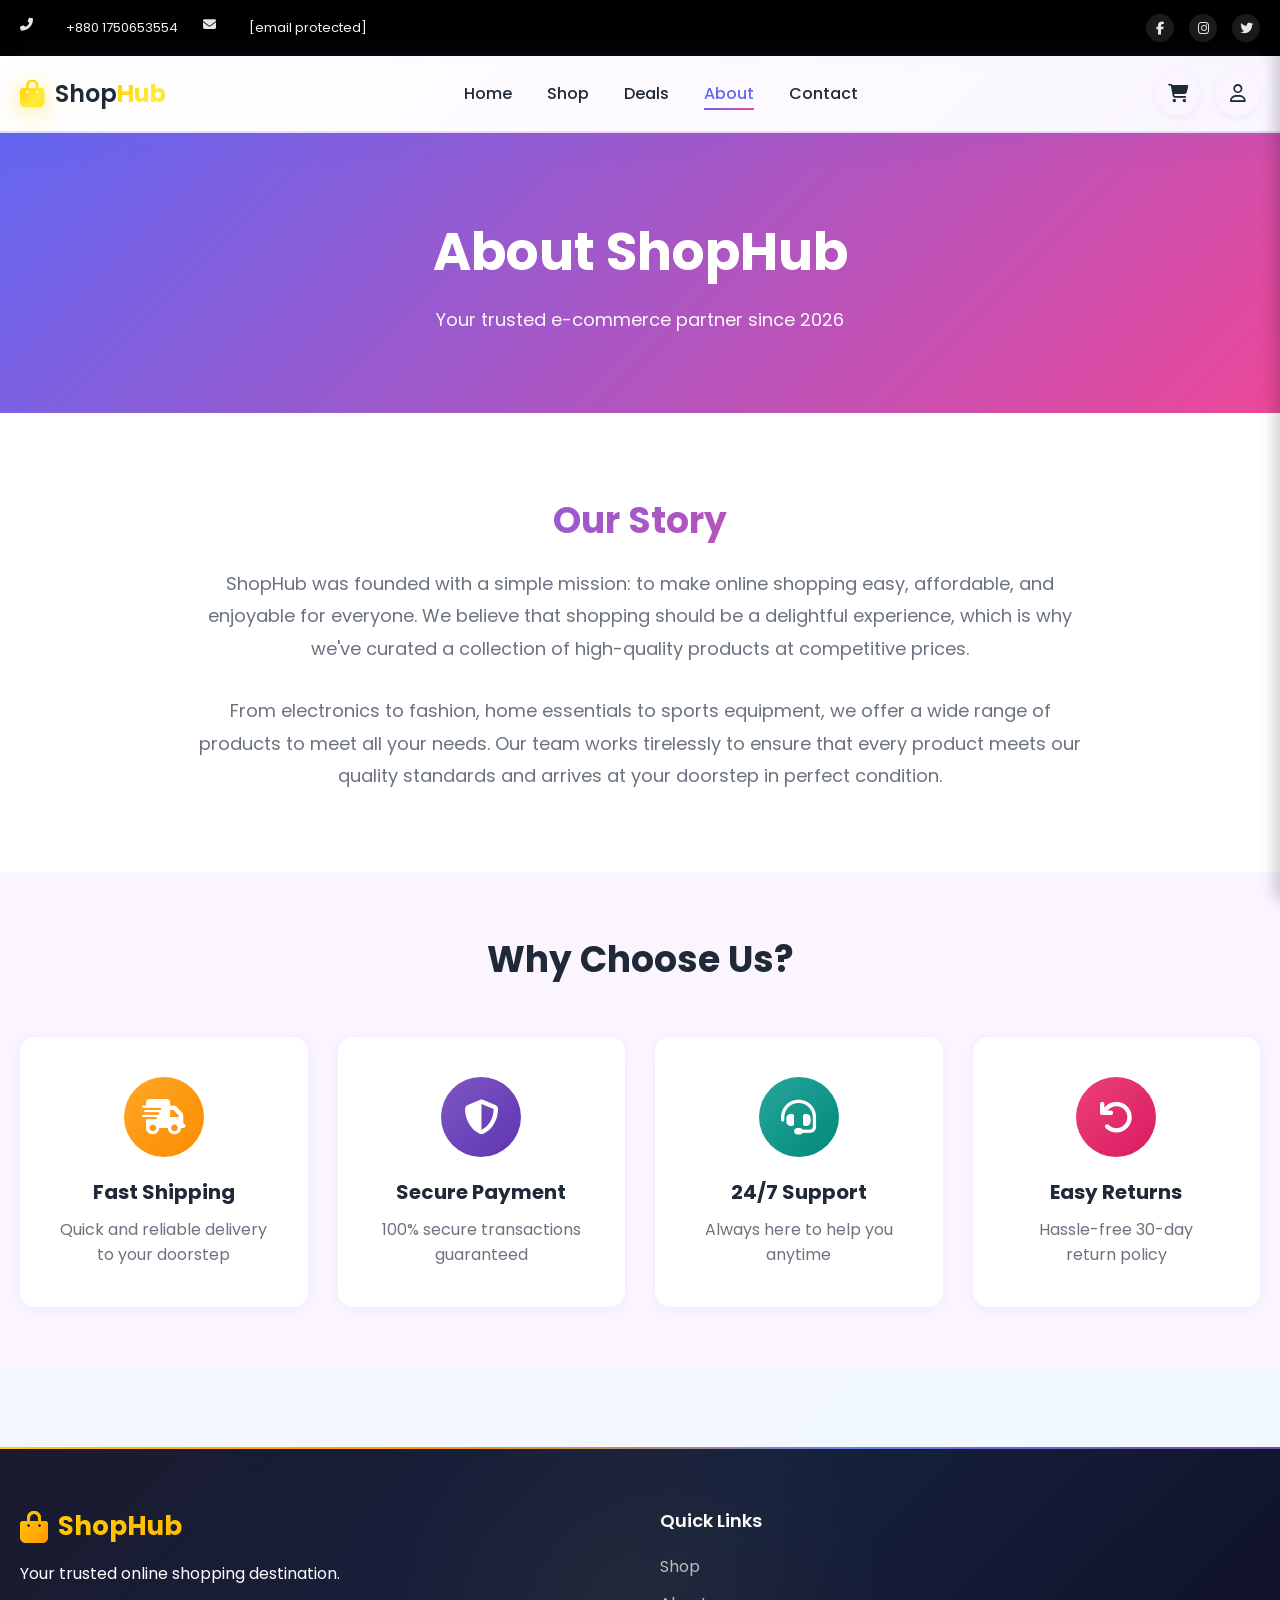
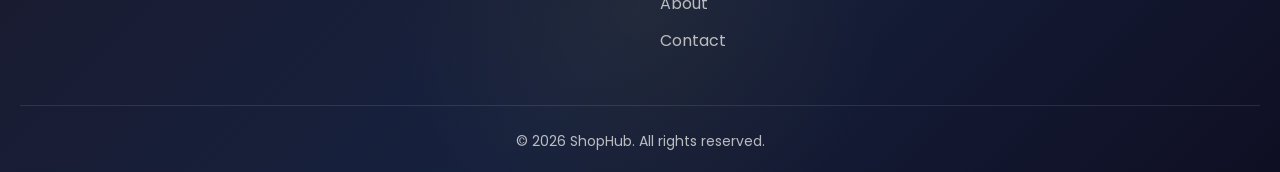
==== pages/about.html @ 97e67df7 "first commit" ====
<!DOCTYPE html>
<html lang="en">
<head>
    <meta charset="UTF-8">
    <meta name="viewport" content="width=device-width, initial-scale=1.0">
    <title>About Us - ShopHub</title>
    <link rel="icon" type="image/x-icon" href="data:image/svg+xml,<svg xmlns='http://www.w3.org/2000/svg' viewBox='0 0 100 100'><text y='.9em' font-size='90'>ðŸ›’</text></svg>">
    <link rel="stylesheet" href="https://cdnjs.cloudflare.com/ajax/libs/font-awesome/6.4.0/css/all.min.css">
    <link href="https://fonts.googleapis.com/css2?family=Poppins:wght@300;400;500;600;700;800&display=swap" rel="stylesheet">
    <link rel="stylesheet" href="../style.css">
</head>
<body>
    <div class="top-bar">
        <div class="container-fluid">
            <div class="top-bar-content">
                <div class="top-left">
                    <i class="fas fa-phone-alt"></i> +880 1750653554
                    <i class="fas fa-envelope"></i> <a href="/cdn-cgi/l/email-protection" class="__cf_email__" data-cfemail="8ffcfaffffe0fdfbcffce7e0ffe7faeda1ece0e2"><span class="__cf_email__" data-cfemail="3b4f4e5352550d080c595f7b5c565a525715585456">[email&#160;protected]</span></a>
                </div>
                <div class="top-right">
                    <a href="#"><i class="fab fa-facebook-f"></i></a>
                    <a href="#"><i class="fab fa-instagram"></i></a>
                    <a href="#"><i class="fab fa-twitter"></i></a>
                </div>
            </div>
        </div>
    </div>

    <header class="header">
        <div class="container-fluid">
            <nav class="navbar">
                <div class="logo">
                    <i class="fas fa-shopping-bag"></i>
                    <span>Shop<strong>Hub</strong></span>
                </div>
                <div class="nav-center">
                    <ul class="nav-menu">
                        <li><a href="../index.html">Home</a></li>
                        <li><a href="shop.html">Shop</a></li>
                        <li><a href="deals.html">Deals</a></li>
                        <li><a href="about.html" class="active">About</a></li>
                        <li><a href="contact.html">Contact</a></li>
                    </ul>
                </div>
                <div class="nav-right">
                    <button class="icon-btn" onclick="toggleCart()">
                        <i class="fas fa-shopping-cart"></i>
                        <span class="badge" id="cartBadge">0</span>
                    </button>
                    
                    <button class="icon-btn" onclick="toggleUserMenu()">
                        <i class="far fa-user"></i>
                    </button>
                </div>
            </nav>
        </div>
    </header>

    <section style="background: linear-gradient(135deg, var(--primary-color), var(--secondary-color)); padding: 80px 0; text-align: center; color: white;">
        <div class="container-fluid">
            <h1 style="font-size: 52px; font-weight: 700; margin-bottom: 15px;">About ShopHub</h1>
            <p style="font-size: 18px; opacity: 0.95;">Your trusted e-commerce partner since 2026</p>
        </div>
    </section>

    <section style="padding: 80px 0; background: var(--bg-white);">
        <div class="container-fluid">
            <div style="max-width: 900px; margin: 0 auto; text-align: center;">
                <h2 style="font-size: 36px; margin-bottom: 20px; background: linear-gradient(135deg, var(--primary-color), var(--secondary-color)); -webkit-background-clip: text; -webkit-text-fill-color: transparent;">Our Story</h2>
                <p style="font-size: 18px; line-height: 1.8; color: var(--text-light); margin-bottom: 30px;">
                    ShopHub was founded with a simple mission: to make online shopping easy, affordable, and enjoyable for everyone. We believe that shopping should be a delightful experience, which is why we've curated a collection of high-quality products at competitive prices.
                </p>
                <p style="font-size: 18px; line-height: 1.8; color: var(--text-light);">
                    From electronics to fashion, home essentials to sports equipment, we offer a wide range of products to meet all your needs. Our team works tirelessly to ensure that every product meets our quality standards and arrives at your doorstep in perfect condition.
                </p>
            </div>
        </div>
    </section>

    <section style="padding: 60px 0; background: var(--bg-light);">
        <div class="container-fluid">
            <h2 style="text-align: center; font-size: 36px; margin-bottom: 50px;">Why Choose Us?</h2>
            <div style="display: grid; grid-template-columns: repeat(auto-fit, minmax(250px, 1fr)); gap: 30px;">
                <div style="background: var(--bg-white); padding: 40px; border-radius: 15px; text-align: center; box-shadow: var(--shadow-sm);">
                    <div style="width: 80px; height: 80px; background: linear-gradient(135deg, #FFA726, #FB8C00); border-radius: 50%; display: flex; align-items: center; justify-content: center; margin: 0 auto 20px;">
                        <i class="fas fa-shipping-fast" style="font-size: 35px; color: white;"></i>
                    </div>
                    <h3 style="font-size: 20px; margin-bottom: 10px;">Fast Shipping</h3>
                    <p style="color: var(--text-light);">Quick and reliable delivery to your doorstep</p>
                </div>
                <div style="background: var(--bg-white); padding: 40px; border-radius: 15px; text-align: center; box-shadow: var(--shadow-sm);">
                    <div style="width: 80px; height: 80px; background: linear-gradient(135deg, #7E57C2, #5E35B1); border-radius: 50%; display: flex; align-items: center; justify-content: center; margin: 0 auto 20px;">
                        <i class="fas fa-shield-alt" style="font-size: 35px; color: white;"></i>
                    </div>
                    <h3 style="font-size: 20px; margin-bottom: 10px;">Secure Payment</h3>
                    <p style="color: var(--text-light);">100% secure transactions guaranteed</p>
                </div>
                <div style="background: var(--bg-white); padding: 40px; border-radius: 15px; text-align: center; box-shadow: var(--shadow-sm);">
                    <div style="width: 80px; height: 80px; background: linear-gradient(135deg, #26A69A, #00897B); border-radius: 50%; display: flex; align-items: center; justify-content: center; margin: 0 auto 20px;">
                        <i class="fas fa-headset" style="font-size: 35px; color: white;"></i>
                    </div>
                    <h3 style="font-size: 20px; margin-bottom: 10px;">24/7 Support</h3>
                    <p style="color: var(--text-light);">Always here to help you anytime</p>
                </div>
                <div style="background: var(--bg-white); padding: 40px; border-radius: 15px; text-align: center; box-shadow: var(--shadow-sm);">
                    <div style="width: 80px; height: 80px; background: linear-gradient(135deg, #EC407A, #D81B60); border-radius: 50%; display: flex; align-items: center; justify-content: center; margin: 0 auto 20px;">
                        <i class="fas fa-undo" style="font-size: 35px; color: white;"></i>
                    </div>
                    <h3 style="font-size: 20px; margin-bottom: 10px;">Easy Returns</h3>
                    <p style="color: var(--text-light);">Hassle-free 30-day return policy</p>
                </div>
            </div>
        </div>
    </section>

    <footer class="footer">
        <div class="container-fluid">
            <div class="footer-top">
                <div class="footer-col">
                    <div class="footer-logo">
                        <i class="fas fa-shopping-bag"></i>
                        <span>Shop<strong>Hub</strong></span>
                    </div>
                    <p>Your trusted online shopping destination.</p>
                </div>
                <div class="footer-col">
                    <h4>Quick Links</h4>
                    <ul>
                        <li><a href="shop.html">Shop</a></li>
                        <li><a href="about.html">About</a></li>
                        <li><a href="contact.html">Contact</a></li>
                    </ul>
                </div>
            </div>
            <div class="footer-bottom">
                <p>&copy; 2026 ShopHub. All rights reserved.</p>
            </div>
        </div>
    </footer>

    <!-- User Menu Dropdown -->
    <div class="user-menu" id="userMenu">
        <div class="user-info">
            <div class="user-avatar">
                <i class="fas fa-user"></i>
            </div>
            <div class="user-details">
                <h4>Welcome!</h4>
                <p>Sign in to your account</p>
            </div>
        </div>
        <ul class="user-menu-list">
            <li><a href="#" onclick="event.preventDefault(); showMyProfile(); toggleUserMenu();"><i class="fas fa-user"></i> My Profile</a></li>
            <li><a href="#" onclick="event.preventDefault(); showMyOrders(); toggleUserMenu();"><i class="fas fa-shopping-bag"></i> My Orders</a></li>
            <li><a href="#" onclick="toggleWishlist(); toggleUserMenu();"><i class="fas fa-heart"></i> Wishlist</a></li>
<li><a href="#" onclick="event.preventDefault();"><i class="fas fa-cog"></i> Settings</a></li>
            <li><a href="#" class="login-btn" onclick="event.preventDefault(); toggleUserMenu(); openAuthModal();"><i class="fas fa-sign-in-alt"></i> Login / Sign Up</a></li>
        </ul>
    </div>

    <!-- Product Details Modal -->
    <div class="product-modal" id="productModal">
        <div class="product-modal-content" id="productModalContent">
            <!-- Product details will be inserted here by JavaScript -->
        </div>
    </div>

    <!-- Login/Signup Modal -->
    <div class="auth-modal" id="authModal">
        <div class="auth-modal-overlay" onclick="closeAuthModal()"></div>
        <div class="auth-modal-content">
            <button class="auth-close" onclick="closeAuthModal()">
                <i class="fas fa-times"></i>
            </button>
            
            <!-- Login Form -->
            <div class="auth-form" id="loginForm">
                <div class="auth-header">
                    <h2>Welcome Back!</h2>
                    <p>Sign in to your account</p>
                </div>
                
                <form onsubmit="handleLogin(event)">
                    <div class="form-group">
                        <label><i class="fas fa-envelope"></i> Email</label>
                        <input type="email" id="loginEmail" required placeholder="Enter your email">
                    </div>
                    
                    <div class="form-group">
                        <label><i class="fas fa-lock"></i> Password</label>
                        <input type="password" id="loginPassword" required placeholder="Enter your password">
                    </div>
                    
                    <div class="form-options">
                        <label class="checkbox-label">
                            <input type="checkbox">
                            <span>Remember me</span>
                        </label>
                        <a href="#" class="forgot-link" onclick="event.preventDefault();">Forgot Password?</a>
                    </div>
                    
                    <button type="submit" class="btn btn-primary btn-block auth-submit">
                        <i class="fas fa-sign-in-alt"></i> Sign In
                    </button>
                </form>
                
                <div class="auth-divider">
                    <span>OR</span>
                </div>
                
                <div class="social-login">
                    <button class="social-btn google-btn" onclick="handleGoogleLogin()">
                        <i class="fab fa-google"></i> Continue with Google
                    </button>
                    <button class="social-btn facebook-btn" onclick="handleFacebookLogin()">
                        <i class="fab fa-facebook-f"></i> Continue with Facebook
                    </button>
                </div>
                
                <p class="auth-switch">
                    Don't have an account? <a href="#" onclick="switchToSignup(); return false;">Sign Up</a>
                </p>
            </div>
            
            <!-- Signup Form -->
            <div class="auth-form" id="signupForm" style="display: none;">
                <!-- Signup form content -->
            </div>
        </div>
    </div>

    <!-- Cart Sidebar -->
    <div class="cart-sidebar" id="cartSidebar">
        <div class="cart-header">
            <h3><i class="fas fa-shopping-cart"></i> Shopping Cart</h3>
            <button class="close-cart" onclick="toggleCart()">
                <i class="fas fa-times"></i>
            </button>
        </div>
        <div class="cart-items" id="cartItems">
            <!-- Cart items will be inserted here -->
        </div>
        <div class="cart-footer">
            <div class="cart-total">
                <span>Total:</span>
                <span id="cartTotal">$0.00</span>
            </div>
            <a href="checkout.html" class="btn btn-primary btn-block">Checkout</a>
            <a href="cart.html" class="btn btn-outline btn-block">View Cart</a>
        </div>
    </div>

    <!-- Wishlist Sidebar -->
    <div class="wishlist-sidebar" id="wishlistSidebar">
        <div class="wishlist-header">
            <h3><i class="fas fa-heart"></i> My Wishlist</h3>
            <button class="close-wishlist" onclick="toggleWishlist()">
                <i class="fas fa-times"></i>
            </button>
        </div>
        <div class="wishlist-items" id="wishlistItems">
            <!-- Wishlist items will be inserted here -->
        </div>
    </div>

    <script src="../script.js"></script>
</body>
</html>
---- style.css ----
/* ==================== ROOT VARIABLES ==================== */
:root {
    --primary-color: #6366f1;
    --secondary-color: #ec4899;
    --accent-color: #ff8c00;
    --success-color: #10b981;
    --warning-color: #ff6b00;
    --danger-color: #ef4444;
    --text-dark: #1f2937;
    --text-light: #6b7280;
    --bg-white: #ffffff;
    --bg-light: #faf5ff;
    --bg-gradient: linear-gradient(135deg, #faf5ff 0%, #f0f9ff 100%);
    --border-color: #e5e7eb;
    --shadow-sm: 0 2px 12px rgba(99, 102, 241, 0.08);
    --shadow-md: 0 8px 24px rgba(99, 102, 241, 0.12);
    --shadow-lg: 0 16px 40px rgba(99, 102, 241, 0.16);
    --shadow-xl: 0 24px 48px rgba(99, 102, 241, 0.2);
    --gradient-primary: linear-gradient(135deg, #667eea 0%, #764ba2 100%);
    --gradient-secondary: linear-gradient(135deg, #f093fb 0%, #f5576c 100%);
    --gradient-success: linear-gradient(135deg, #4facfe 0%, #00f2fe 100%);
    --gradient-gold: linear-gradient(135deg, #ff8c00 0%, #ff6b00 100%);
    --gradient-ocean: linear-gradient(135deg, #667eea 0%, #764ba2 50%, #f093fb 100%);
}

/* ==================== RESET & BASE ==================== */
* {
    margin: 0;
    padding: 0;
    box-sizing: border-box;
}

body {
    font-family: 'Poppins', sans-serif;
    color: var(--text-dark);
    background: var(--bg-gradient);
    transition: all 0.3s ease;
    scroll-behavior: smooth;
    overflow-x: hidden;
}

/* Custom Scrollbar */
::-webkit-scrollbar {
    width: 14px;
}

::-webkit-scrollbar-track {
    background: var(--bg-light);
    border-radius: 10px;
}

::-webkit-scrollbar-thumb {
    background: linear-gradient(180deg, #ffcc00, #ff9800);
    border-radius: 10px;
    border: 3px solid var(--bg-light);
    transition: all 0.3s ease;
}

::-webkit-scrollbar-thumb:hover {
    background: linear-gradient(180deg, #ff9800, #ffcc00);
    border: 2px solid var(--bg-light);
}

a {
    text-decoration: none;
    color: inherit;
}

button {
    border: none;
    background: none;
    cursor: pointer;
    font-family: inherit;
}

/* ==================== CONTAINER ==================== */
.container-fluid {
    max-width: 1400px;
    margin: 0 auto;
    padding: 0 20px;
}

/* ==================== TOP BAR ==================== */
.top-bar {
    background: #000000;
    color: white;
    padding: 14px 0;
    font-size: 13px;
    box-shadow: 0 4px 15px rgba(0, 0, 0, 0.3);
    position: relative;
    overflow: hidden;
}

.top-bar::before {
    content: '';
    position: absolute;
    top: 0;
    left: -100%;
    width: 100%;
    height: 100%;
    background: linear-gradient(90deg, transparent, rgba(255,255,255,0.1), transparent);
    animation: shimmer 3s infinite;
}

@keyframes gradientMove {
    0%, 100% { background-position: 0% 50%; }
    50% { background-position: 100% 50%; }
}

@keyframes shimmer {
    0% { left: -100%; }
    100% { left: 100%; }
}

.top-bar-content {
    display: flex;
    justify-content: space-between;
    align-items: center;
}

.top-left {
    display: flex;
    gap: 25px;
    color: rgba(255, 255, 255, 0.95);
}

.top-left i {
    margin-right: 8px;
    color: rgba(255, 255, 255, 0.9);
}

.top-left a {
    color: rgba(255, 255, 255, 0.95);
    transition: all 0.3s;
}

.top-left a:hover {
    color: white;
}

.top-right {
    display: flex;
    gap: 15px;
    align-items: center;
}

.top-right a {
    color: rgba(255, 255, 255, 0.9);
    transition: all 0.3s;
    width: 28px;
    height: 28px;
    display: flex;
    align-items: center;
    justify-content: center;
    border-radius: 50%;
    background: rgba(255, 255, 255, 0.1);
}

.top-right a:hover {
    background: rgba(255, 255, 255, 0.2);
    transform: translateY(-2px);
}

.divider {
    color: rgba(255, 255, 255, 0.3);
}

.track-order {
    color: white;
    font-weight: 600;
    padding: 5px 15px;
    background: rgba(255, 255, 255, 0.2);
    border-radius: 15px;
    transition: all 0.3s;
}

.track-order:hover {
    background: rgba(255, 255, 255, 0.3);
    transform: translateY(-2px);
}

/* ==================== HEADER & NAVIGATION ==================== */
.header {
    background: linear-gradient(135deg, rgba(255, 255, 255, 0.98) 0%, rgba(250, 245, 255, 0.95) 100%);
    backdrop-filter: blur(20px);
    box-shadow: 0 4px 30px rgba(99, 102, 241, 0.12);
    position: sticky;
    top: 0;
    z-index: 1000;
    border-bottom: 2px solid transparent;
    border-image: linear-gradient(90deg, rgba(99, 102, 241, 0.2), rgba(236, 72, 153, 0.2), rgba(99, 102, 241, 0.2)) 1;
    transition: all 0.3s ease;
}

.header:hover {
    box-shadow: 0 6px 35px rgba(99, 102, 241, 0.18);
    background: linear-gradient(135deg, rgba(255, 255, 255, 1) 0%, rgba(250, 245, 255, 1) 100%);
}

.navbar {
    display: flex;
    align-items: center;
    justify-content: space-between;
    padding: 15px 0;
    gap: 40px;
}

.logo {
    display: flex;
    align-items: center;
    gap: 10px;
    font-size: 24px;
    font-weight: 600;
    color: var(--text-dark);
}

.logo i {
    font-size: 28px;
    background: linear-gradient(135deg, #ffcc00, #ffeb3b, #ffd700, #ff9800);
    -webkit-background-clip: text;
    -webkit-text-fill-color: transparent;
    background-size: 200% 200%;
    animation: bag3d 4s ease-in-out infinite, colorShift 3s ease-in-out infinite, bounceDown 2s ease-in-out infinite;
    display: inline-block;
    transform-style: preserve-3d;
    filter: drop-shadow(0 4px 12px rgba(255, 204, 0, 0.5));
    transition: all 0.3s ease;
    cursor: pointer;
}

.logo i:active {
    animation: bagClick 0.5s ease-in-out;
    filter: drop-shadow(0 10px 20px rgba(255, 204, 0, 0.8));
}

@keyframes colorShift {
    0%, 100% {
        background-position: 0% 50%;
    }
    50% {
        background-position: 100% 50%;
    }
}

@keyframes bag3d {
    0%, 100% {
        transform: perspective(600px) rotateY(0deg) rotateX(0deg) rotateZ(0deg) scale(1);
        filter: drop-shadow(0 4px 12px rgba(255, 204, 0, 0.5));
    }
    15% {
        transform: perspective(600px) rotateY(15deg) rotateX(-8deg) rotateZ(2deg) scale(1.08);
        filter: drop-shadow(5px 8px 15px rgba(255, 204, 0, 0.6));
    }
    30% {
        transform: perspective(600px) rotateY(-10deg) rotateX(5deg) rotateZ(-2deg) scale(1.05);
        filter: drop-shadow(-3px 6px 12px rgba(255, 235, 59, 0.6));
    }
    50% {
        transform: perspective(600px) rotateY(0deg) rotateX(0deg) rotateZ(0deg) scale(1.12);
        filter: drop-shadow(0 10px 18px rgba(255, 152, 0, 0.7));
    }
    65% {
        transform: perspective(600px) rotateY(-15deg) rotateX(8deg) rotateZ(-2deg) scale(1.08);
        filter: drop-shadow(-5px 8px 15px rgba(255, 235, 59, 0.6));
    }
    80% {
        transform: perspective(600px) rotateY(10deg) rotateX(-5deg) rotateZ(2deg) scale(1.05);
        filter: drop-shadow(3px 6px 12px rgba(255, 204, 0, 0.6));
    }
}

@keyframes bounceDown {
    0% {
        transform: translateY(-15px);
        opacity: 0.7;
    }
    25% {
        transform: translateY(0px);
        opacity: 1;
    }
    50% {
        transform: translateY(8px);
        opacity: 1;
    }
    65% {
        transform: translateY(0px);
        opacity: 1;
    }
    80% {
        transform: translateY(5px);
        opacity: 1;
    }
    100% {
        transform: translateY(-15px);
        opacity: 0.7;
    }
}

@keyframes colorShift {
    0%, 100% {
        background-position: 0% 50%;
    }
    50% {
        background-position: 100% 50%;
    }
}

@keyframes bagClick {
    0% {
        transform: perspective(500px) rotateY(0deg) scale(1);
    }
    25% {
        transform: perspective(500px) rotateY(90deg) rotateX(20deg) scale(1.3);
    }
    50% {
        transform: perspective(500px) rotateY(180deg) rotateX(0deg) scale(1.4);
    }
    75% {
        transform: perspective(500px) rotateY(270deg) rotateX(-20deg) scale(1.3);
    }
    100% {
        transform: perspective(500px) rotateY(360deg) scale(1.2);
    }
}

.logo strong {
    background: linear-gradient(135deg, #ffcc00, #ffeb3b, #ffd700, #ff9800);
    background-size: 200% 200%;
    -webkit-background-clip: text;
    -webkit-text-fill-color: transparent;
    animation: colorShift 3s ease-in-out infinite;
}

.nav-center {
    flex: 1;
}

.nav-menu {
    display: flex;
    list-style: none;
    gap: 35px;
    justify-content: center;
}

.nav-menu a {
    font-weight: 500;
    color: var(--text-dark);
    transition: all 0.3s;
    position: relative;
}

.nav-menu a::after {
    content: '';
    position: absolute;
    bottom: -5px;
    left: 0;
    width: 0;
    height: 2px;
    background: linear-gradient(135deg, var(--primary-color), var(--secondary-color));
    transition: width 0.3s;
}

.nav-menu a:hover::after,
.nav-menu a.active::after {
    width: 100%;
}

.nav-menu a:hover,
.nav-menu a.active {
    color: var(--primary-color);
}


/* ==================== HERO SLIDER ==================== */
.hero-slider {
    position: relative;
    width: 100%;
    height: 600px;
    overflow: hidden;
}

.hero-slide {
    position: absolute;
    top: 0;
    left: 0;
    width: 100%;
    height: 100%;
    opacity: 0;
    visibility: hidden;
    transition: opacity 0.6s ease-in-out;
}

.hero-slide.active {
    opacity: 1;
    visibility: visible;
}

.hero-overlay {
    position: absolute;
    top: 0;
    left: 0;
    width: 100%;
    height: 100%;
    background: linear-gradient(to right, rgba(0,0,0,0.6) 0%, rgba(0,0,0,0.3) 100%);
}

.hero-content {
    position: relative;
    z-index: 10;
    padding-top: 150px;
    max-width: 600px;
    color: white;
}

.hero-badge {
    display: inline-block;
    padding: 10px 25px;
    background: white;
    color: var(--primary-color);
    border-radius: 25px;
    font-size: 14px;
    font-weight: 600;
    letter-spacing: 1px;
    margin-bottom: 30px;
    animation: fadeInUp 0.8s ease;
}

.hero-title {
    font-size: 72px;
    font-weight: 800;
    line-height: 1.1;
    margin-bottom: 20px;
    animation: fadeInUp 0.8s ease 0.2s both;
}

.hero-subtitle {
    font-size: 20px;
    margin-bottom: 40px;
    opacity: 0.95;
    animation: fadeInUp 0.8s ease 0.4s both;
}

.hero-buttons {
    display: flex;
    gap: 15px;
    animation: fadeInUp 0.8s ease 0.6s both;
}

.hero-btn {
    padding: 16px 40px;
    border-radius: 50px;
    font-size: 16px;
    font-weight: 600;
    transition: all 0.3s;
    text-decoration: none;
    display: inline-flex;
    align-items: center;
    gap: 10px;
}

.hero-btn-primary {
    background: white;
    color: var(--text-dark);
}

.hero-btn-primary:hover {
    background: linear-gradient(135deg, #ff8c00, #ff6b00);
    color: white;
    transform: translateY(-3px);
    box-shadow: 0 10px 25px rgba(255, 107, 0, 0.5);
}

.hero-btn-secondary {
    background: transparent;
    color: white;
    border: 2px solid white;
}

.hero-btn-secondary:hover {
    background: white;
    color: var(--text-dark);
    transform: translateY(-3px);
}

.hero-nav {
    position: absolute;
    top: 50%;
    transform: translateY(-50%);
    width: 50px;
    height: 50px;
    border-radius: 50%;
    background: rgba(255,255,255,0.3);
    color: white;
    display: flex;
    align-items: center;
    justify-content: center;
    font-size: 18px;
    cursor: pointer;
    transition: all 0.3s;
    z-index: 20;
    backdrop-filter: blur(5px);
}

.hero-nav:hover {
    background: rgba(255,255,255,0.5);
    transform: translateY(-50%) scale(1.1);
}

.hero-nav-prev {
    left: 30px;
}

.hero-nav-next {
    right: 30px;
}

.hero-indicators {
    position: absolute;
    bottom: 30px;
    right: 30px;
    display: flex;
    gap: 10px;
    z-index: 20;
}

.indicator {
    width: 40px;
    height: 4px;
    background: rgba(255,255,255,0.4);
    border-radius: 2px;
    cursor: pointer;
    transition: all 0.3s;
}

.indicator.active {
    background: white;
    width: 60px;
}

@keyframes fadeInUp {
    from {
        opacity: 0;
        transform: translateY(30px);
    }
    to {
        opacity: 1;
        transform: translateY(0);
    }
}

/* ==================== CATEGORY MEGA MENU ==================== */
.categories-menu {
    position: relative;
}

.categories-btn {
    display: flex;
    align-items: center;
    gap: 10px;
    padding: 10px 20px;
    background: var(--primary-color);
    color: white;
    border-radius: 8px;
    font-weight: 500;
}

.mega-menu {
    position: absolute;
    top: 100%;
    left: 0;
    width: 800px;
    background: var(--bg-white);
    box-shadow: var(--shadow-lg);
    border-radius: 15px;
    padding: 30px;
    display: none;
    grid-template-columns: repeat(3, 1fr);
    gap: 20px;
    margin-top: 10px;
    z-index: 1000;
}

.categories-menu:hover .mega-menu {
    display: grid;
}

.mega-menu-category {
    padding: 15px;
    border-radius: 10px;
    transition: background 0.3s;
}

.mega-menu-category:hover {
    background: var(--bg-light);
}

.mega-menu-category h4 {
    font-size: 16px;
    margin-bottom: 15px;
    color: var(--primary-color);
    display: flex;
    align-items: center;
    gap: 10px;
    cursor: pointer;
    transition: all 0.3s;
}

.mega-menu-category h4:hover {
    transform: translateX(5px);
}

.mega-menu-category h4 a {
    color: inherit;
    text-decoration: none;
    transition: all 0.3s;
}

.mega-menu-category h4 a:hover {
    color: var(--secondary-color);
}

.mega-menu-category ul {
    list-style: none;
}

.mega-menu-category ul li {
    padding: 8px 0;
}

.mega-menu-category ul li a {
    color: var(--text-light);
    font-size: 14px;
    transition: all 0.3s;
    display: inline-block;
}

.mega-menu-category ul li a:hover {
    color: var(--primary-color);
    padding-left: 10px;
    transform: translateX(5px);
}

/* ==================== NAVIGATION RIGHT ==================== */
.nav-right {
    display: flex;
    align-items: center;
    gap: 15px;
}

.search-box {
    display: flex;
    align-items: center;
    background: white;
    border-radius: 30px;
    padding: 10px 20px;
    width: 300px;
    border: 2px solid transparent;
    background-image: linear-gradient(white, white), var(--gradient-primary);
    background-origin: border-box;
    background-clip: padding-box, border-box;
    transition: all 0.3s;
}

.search-box:focus-within {
    box-shadow: 0 8px 25px rgba(124, 58, 237, 0.2);
    transform: translateY(-2px);
}

.search-box input {
    border: none;
    background: none;
    outline: none;
    width: 100%;
    color: var(--text-dark);
    font-size: 14px;
}

.search-box input::placeholder {
    color: var(--text-light);
}

.search-btn {
    color: var(--primary-color);
    font-size: 18px;
    transition: all 0.3s;
}

.search-btn:hover {
    transform: scale(1.2);
}

.icon-btn {
    position: relative;
    width: 45px;
    height: 45px;
    border-radius: 50%;
    background: var(--bg-light);
    display: flex;
    align-items: center;
    justify-content: center;
    font-size: 18px;
    color: var(--text-dark);
    transition: all 0.3s cubic-bezier(0.4, 0, 0.2, 1);
    box-shadow: 0 2px 8px rgba(0, 0, 0, 0.05);
}

.icon-btn:hover {
    background: linear-gradient(135deg, #ff8c00, #ff6b00);
    color: white;
    transform: translateY(-3px) scale(1.05) rotate(5deg);
    box-shadow: 0 8px 20px rgba(255, 107, 0, 0.5);
}

.badge {
    position: absolute;
    top: -5px;
    right: -5px;
    background: var(--gradient-secondary);
    color: white;
    font-size: 11px;
    font-weight: 700;
    padding: 4px 7px;
    border-radius: 12px;
    display: none;
    box-shadow: 0 2px 8px rgba(0, 0, 0, 0.2);
    animation: badgeBounce 0.5s ease-in-out;
}

@keyframes badgeBounce {
    0%, 100% {
        transform: scale(1);
    }
    50% {
        transform: scale(1.2);
    }
}

.theme-toggle {
    width: 42px;
    height: 42px;
    border-radius: 50%;
    background: var(--bg-light);
    display: flex;
    align-items: center;
    justify-content: center;
    color: var(--text-dark);
    transition: all 0.3s;
}

.theme-toggle:hover {
    background: var(--warning-color);
    color: white;
    transform: rotate(180deg);
}

.mobile-toggle {
    display: none;
}

/* ==================== FLASH SALE SECTION ==================== */
.flash-sale-section {
    background: linear-gradient(135deg, #ff6b6b, #ee5a6f);
    padding: 40px 0;
    color: white;
}

.flash-sale-header {
    display: flex;
    justify-content: space-between;
    align-items: center;
    margin-bottom: 30px;
}

.flash-sale-title {
    display: flex;
    align-items: center;
    gap: 15px;
    font-size: 32px;
    font-weight: 700;
}

.flash-sale-title i {
    font-size: 36px;
    animation: pulse 1.5s infinite;
}

@keyframes pulse {
    0%, 100% { transform: scale(1); }
    50% { transform: scale(1.1); }
}

.flash-countdown {
    display: flex;
    gap: 10px;
    background: rgba(255,255,255,0.2);
    padding: 15px 25px;
    border-radius: 15px;
    backdrop-filter: blur(10px);
}

.countdown-item {
    display: flex;
    flex-direction: column;
    align-items: center;
}

.countdown-value {
    font-size: 32px;
    font-weight: 700;
    line-height: 1;
}

.countdown-label {
    font-size: 12px;
    opacity: 0.9;
    margin-top: 5px;
}

.countdown-separator {
    font-size: 32px;
    font-weight: 700;
    display: flex;
    align-items: center;
}

/* ==================== PRODUCTS GRID ==================== */
.products-grid {
    display: grid;
    grid-template-columns: repeat(auto-fill, minmax(280px, 1fr));
    gap: 30px;
}

.product-card {
    background: var(--bg-white);
    border-radius: 24px;
    overflow: hidden;
    box-shadow: 0 4px 20px rgba(99, 102, 241, 0.08);
    transition: all 0.4s cubic-bezier(0.4, 0, 0.2, 1);
    position: relative;
    border: 1px solid rgba(99, 102, 241, 0.05);
}

.product-card::before {
    content: '';
    position: absolute;
    top: 0;
    left: 0;
    right: 0;
    bottom: 0;
    border-radius: 24px;
    padding: 2px;
    background: linear-gradient(135deg, #ffcc00, #ff9800, #667eea, #764ba2);
    -webkit-mask: linear-gradient(#fff 0 0) content-box, linear-gradient(#fff 0 0);
    -webkit-mask-composite: xor;
    mask-composite: exclude;
    opacity: 0;
    transition: opacity 0.4s;
}

.product-card:hover {
    transform: translateY(-12px) scale(1.02);
    box-shadow: 0 20px 40px rgba(99, 102, 241, 0.15), 0 0 0 1px rgba(255, 204, 0, 0.1);
}

.product-card:hover::before {
    opacity: 1;
}

.product-badge {
    position: absolute;
    top: 15px;
    left: 15px;
    padding: 8px 16px;
    border-radius: 25px;
    font-size: 11px;
    font-weight: 700;
    text-transform: uppercase;
    letter-spacing: 0.5px;
    z-index: 10;
    box-shadow: 0 4px 12px rgba(0, 0, 0, 0.2);
    animation: badgePulse 2s ease-in-out infinite;
}

@keyframes badgePulse {
    0%, 100% {
        transform: scale(1);
    }
    50% {
        transform: scale(1.05);
    }
}

.product-badge.sale {
    background: linear-gradient(135deg, #ff6b6b, #ee5a6f);
    color: white;
}

.product-badge.new {
    background: linear-gradient(135deg, #4facfe, #00f2fe);
    color: white;
}

.product-badge.hot {
    background: linear-gradient(135deg, #fa709a, #fee140);
    color: white;
}

.product-badge.bestseller {
    background: linear-gradient(135deg, #667eea, #764ba2);
    color: white;
}

.product-image {
    position: relative;
    width: 100%;
    height: 280px;
    overflow: hidden;
    cursor: pointer;
}

.product-image img {
    width: 100%;
    height: 100%;
    object-fit: cover;
    transition: transform 0.3s;
}

.product-card:hover .product-image img {
    transform: scale(1.1);
}

.wishlist-btn {
    position: absolute;
    top: 15px;
    right: 15px;
    width: 42px;
    height: 42px;
    border-radius: 50%;
    background: rgba(255, 255, 255, 0.95);
    backdrop-filter: blur(10px);
    display: flex;
    align-items: center;
    justify-content: center;
    font-size: 18px;
    color: var(--text-light);
    transition: all 0.3s cubic-bezier(0.4, 0, 0.2, 1);
    z-index: 10;
    box-shadow: 0 4px 12px rgba(0, 0, 0, 0.1);
}

.wishlist-btn:hover {
    color: #ff6b6b;
    transform: scale(1.15) rotate(10deg);
    box-shadow: 0 6px 20px rgba(255, 107, 107, 0.3);
}

.wishlist-btn.active {
    color: #ff6b6b;
    background: rgba(255, 107, 107, 0.1);
    animation: heartBeat 0.5s ease-in-out;
}

@keyframes heartBeat {
    0%, 100% {
        transform: scale(1);
    }
    25% {
        transform: scale(1.3);
    }
    50% {
        transform: scale(1.1);
    }
    75% {
        transform: scale(1.25);
    }
}

.product-info {
    padding: 20px;
}

.product-title {
    font-size: 18px;
    font-weight: 600;
    margin-bottom: 8px;
    color: var(--text-dark);
}

.product-description {
    font-size: 14px;
    color: var(--text-light);
    margin-bottom: 10px;
    display: -webkit-box;
    -webkit-line-clamp: 2;
    -webkit-box-orient: vertical;
    overflow: hidden;
}

.product-rating {
    display: flex;
    align-items: center;
    gap: 5px;
    margin-bottom: 10px;
    color: #ffc107;
    font-size: 14px;
}

.product-rating span {
    color: var(--text-light);
    margin-left: 5px;
}

.product-price {
    display: flex;
    align-items: center;
    gap: 10px;
    margin-bottom: 15px;
}

.current-price {
    font-size: 24px;
    font-weight: 700;
    color: var(--primary-color);
}

.old-price {
    font-size: 18px;
    color: var(--text-light);
    text-decoration: line-through;
}

.add-to-cart {
    width: 100%;
    padding: 14px;
    background: linear-gradient(135deg, #ff8c00, #ff6b00);
    color: white;
    border-radius: 12px;
    font-weight: 600;
    font-size: 15px;
    transition: all 0.4s cubic-bezier(0.4, 0, 0.2, 1);
    display: flex;
    align-items: center;
    justify-content: center;
    gap: 8px;
    position: relative;
    overflow: hidden;
    box-shadow: 0 4px 15px rgba(255, 107, 0, 0.4);
    text-shadow: 0 1px 2px rgba(0, 0, 0, 0.2);
}

.add-to-cart::before {
    content: '';
    position: absolute;
    top: 0;
    left: -100%;
    width: 100%;
    height: 100%;
    background: linear-gradient(90deg, transparent, rgba(255,255,255,0.3), transparent);
    transition: left 0.5s;
}

.add-to-cart:hover::before {
    left: 100%;
}

.add-to-cart:hover {
    transform: translateY(-2px);
    box-shadow: 0 8px 25px rgba(255, 107, 0, 0.6);
    background: linear-gradient(135deg, #ff6b00, #e65100);
}

.add-to-cart::before {
    content: '';
    position: absolute;
    top: 0;
    left: -100%;
    width: 100%;
    height: 100%;
    background: linear-gradient(90deg, transparent, rgba(255,255,255,0.3), transparent);
    transition: left 0.5s;
}

.add-to-cart:hover::before {
    left: 100%;
}

.add-to-cart:hover {
    transform: translateY(-3px);
    box-shadow: 0 10px 25px rgba(124, 58, 237, 0.4);
}

.add-to-cart:active {
    transform: translateY(-1px);
}

/* ==================== PRODUCT MODAL ==================== */
.product-modal {
    display: none;
    position: fixed;
    top: 0;
    left: 0;
    width: 100%;
    height: 100%;
    background: rgba(0,0,0,0.7);
    z-index: 10000;
    align-items: center;
    justify-content: center;
    padding: 20px;
}

.product-modal-content {
    background: var(--bg-white);
    border-radius: 20px;
    max-width: 1000px;
    width: 100%;
    max-height: 90vh;
    overflow-y: auto;
    padding: 40px;
    position: relative;
}

.modal-close {
    position: absolute;
    top: 20px;
    right: 20px;
    width: 40px;
    height: 40px;
    border-radius: 50%;
    background: var(--bg-light);
    display: flex;
    align-items: center;
    justify-content: center;
    font-size: 20px;
    transition: all 0.3s;
}

.modal-close:hover {
    background: var(--danger-color);
    color: white;
}

.product-modal-grid {
    display: grid;
    grid-template-columns: 1fr 1fr;
    gap: 40px;
}

.product-modal-image img {
    width: 100%;
    border-radius: 15px;
}

.product-modal-badge {
    display: inline-block;
    padding: 6px 12px;
    border-radius: 20px;
    font-size: 12px;
    font-weight: 600;
    margin-bottom: 15px;
}

.product-modal-badge.sale {
    background: var(--danger-color);
    color: white;
}

.product-modal-badge.new {
    background: var(--success-color);
    color: white;
}

.product-modal-badge.hot {
    background: var(--warning-color);
    color: white;
}

/* ==================== REVIEWS SECTION ==================== */
.product-reviews-section {
    border-top: 2px solid var(--border-color);
    padding-top: 30px;
}

.review-item {
    background: var(--bg-light);
    padding: 20px;
    border-radius: 10px;
    margin-bottom: 15px;
}

.review-header {
    display: flex;
    align-items: center;
    gap: 15px;
    margin-bottom: 15px;
}

.review-avatar {
    width: 50px;
    height: 50px;
    border-radius: 50%;
    background: var(--primary-color);
    color: white;
    display: flex;
    align-items: center;
    justify-content: center;
    font-size: 20px;
}

.review-rating {
    color: #ffc107;
    font-size: 14px;
}

.review-date {
    margin-left: auto;
    color: var(--text-light);
    font-size: 13px;
}

.review-text {
    color: var(--text-light);
    line-height: 1.6;
}

.review-form {
    background: var(--bg-light);
    padding: 30px;
    border-radius: 15px;
    margin-bottom: 30px;
}

.form-group {
    margin-bottom: 20px;
}

.form-group label {
    display: block;
    margin-bottom: 8px;
    font-weight: 500;
    color: var(--text-dark);
}

.form-group input,
.form-group textarea {
    width: 100%;
    padding: 12px;
    border: 2px solid var(--border-color);
    border-radius: 8px;
    font-family: inherit;
    font-size: 14px;
    color: var(--text-dark);
    background: var(--bg-white);
}

.form-group input:focus,
.form-group textarea:focus {
    outline: none;
    border-color: var(--primary-color);
}

.star-rating {
    display: flex;
    flex-direction: row-reverse;
    justify-content: flex-end;
    gap: 5px;
}

.star-rating input {
    display: none;
}

.star-rating label {
    cursor: pointer;
    font-size: 24px;
    color: var(--border-color);
    transition: color 0.3s;
}

.star-rating input:checked ~ label,
.star-rating label:hover,
.star-rating label:hover ~ label {
    color: #ffc107;
}

/* ==================== CART SIDEBAR ==================== */
.cart-sidebar,
.wishlist-sidebar {
    position: fixed;
    top: 0;
    right: -400px;
    width: 400px;
    height: 100vh;
    background: var(--bg-white);
    box-shadow: -5px 0 15px rgba(0,0,0,0.1);
    transition: right 0.3s;
    z-index: 10000;
    display: flex;
    flex-direction: column;
}

.cart-sidebar.active,
.wishlist-sidebar.active {
    right: 0;
}

.cart-header {
    display: flex;
    justify-content: space-between;
    align-items: center;
    padding: 20px;
    border-bottom: 2px solid var(--border-color);
}

.cart-header h3 {
    font-size: 20px;
    font-weight: 600;
}

.close-cart {
    width: 35px;
    height: 35px;
    border-radius: 50%;
    background: var(--bg-light);
    display: flex;
    align-items: center;
    justify-content: center;
    font-size: 18px;
    transition: all 0.3s;
}

.close-cart:hover {
    background: var(--danger-color);
    color: white;
}

.cart-items {
    flex: 1;
    overflow-y: auto;
    padding: 20px;
}

.cart-item {
    display: flex;
    gap: 15px;
    margin-bottom: 20px;
    padding-bottom: 20px;
    border-bottom: 1px solid var(--border-color);
}

.cart-item img {
    width: 80px;
    height: 80px;
    object-fit: cover;
    border-radius: 10px;
}

.cart-item-details {
    flex: 1;
}

.cart-item-details h4 {
    font-size: 16px;
    margin-bottom: 8px;
}

.cart-item-price {
    font-size: 18px;
    font-weight: 700;
    color: var(--primary-color);
    margin-bottom: 10px;
}

.quantity-controls {
    display: flex;
    align-items: center;
    gap: 10px;
}

.quantity-controls button {
    width: 30px;
    height: 30px;
    border-radius: 5px;
    background: var(--bg-light);
    display: flex;
    align-items: center;
    justify-content: center;
    transition: all 0.3s;
}

.quantity-controls button:hover {
    background: var(--primary-color);
    color: white;
}

.quantity-controls span {
    font-weight: 600;
    min-width: 30px;
    text-align: center;
}

.remove-item {
    color: var(--danger-color);
    font-size: 18px;
    transition: transform 0.3s;
}

.remove-item:hover {
    transform: scale(1.2);
}

.cart-footer {
    padding: 20px;
    border-top: 2px solid var(--border-color);
}

.cart-total {
    display: flex;
    justify-content: space-between;
    align-items: center;
    margin-bottom: 20px;
    font-size: 20px;
    font-weight: 700;
}

/* ==================== USER MENU ==================== */
.user-menu {
    position: fixed;
    top: 70px;
    right: 20px;
    width: 300px;
    background: var(--bg-white);
    border-radius: 15px;
    box-shadow: var(--shadow-lg);
    opacity: 0;
    visibility: hidden;
    transform: translateY(-10px);
    transition: all 0.3s;
    z-index: 1000;
}

.user-menu.active {
    opacity: 1;
    visibility: visible;
    transform: translateY(0);
}

.user-info {
    display: flex;
    gap: 15px;
    padding: 20px;
    border-bottom: 1px solid var(--border-color);
}

.user-avatar {
    width: 50px;
    height: 50px;
    border-radius: 50%;
    background: linear-gradient(135deg, var(--primary-color), var(--secondary-color));
    color: white;
    display: flex;
    align-items: center;
    justify-content: center;
    font-size: 20px;
}

.user-details h4 {
    font-size: 16px;
    margin-bottom: 5px;
}

.user-details p {
    font-size: 13px;
    color: var(--text-light);
}

.user-menu-list {
    list-style: none;
    padding: 10px;
}

.user-menu-list li {
    margin-bottom: 5px;
}

.user-menu-list a {
    display: flex;
    align-items: center;
    gap: 12px;
    padding: 12px 15px;
    border-radius: 8px;
    color: var(--text-dark);
    transition: all 0.3s;
}

.user-menu-list a:hover {
    background: var(--bg-light);
    color: var(--primary-color);
}

.user-menu-list a i {
    width: 20px;
}

.login-btn {
    background: linear-gradient(135deg, var(--primary-color), var(--secondary-color));
    color: white !important;
}

.login-btn:hover,
.login-btn:active,
.login-btn:focus,
.login-btn:visited {
    background: linear-gradient(135deg, var(--primary-color), var(--secondary-color)) !important;
    color: white !important;
    transform: translateX(5px);
    outline: none;
    box-shadow: none;
}


/* ==================== AUTH MODAL ==================== */
.auth-modal {
    display: none;
    position: fixed;
    top: 0;
    left: 0;
    width: 100%;
    height: 100%;
    z-index: 10000;
    align-items: center;
    justify-content: center;
}

.auth-modal.active {
    display: flex;
}

.auth-modal-overlay {
    position: absolute;
    top: 0;
    left: 0;
    width: 100%;
    height: 100%;
    background: rgba(0,0,0,0.7);
    backdrop-filter: blur(5px);
}

.auth-modal-content {
    position: relative;
    z-index: 10;
    background: var(--bg-white);
    border-radius: 20px;
    max-width: 450px;
    width: 100%;
    max-height: 90vh;
    overflow-y: auto;
    padding: 40px;
    box-shadow: 0 20px 60px rgba(0,0,0,0.3);
    animation: modalSlideIn 0.3s ease;
}

@keyframes modalSlideIn {
    from {
        opacity: 0;
        transform: translateY(-50px);
    }
    to {
        opacity: 1;
        transform: translateY(0);
    }
}

.auth-close {
    position: absolute;
    top: 20px;
    right: 20px;
    width: 35px;
    height: 35px;
    border-radius: 50%;
    background: var(--bg-light);
    display: flex;
    align-items: center;
    justify-content: center;
    font-size: 18px;
    color: var(--text-light);
    transition: all 0.3s;
    z-index: 10;
}

.auth-close:hover {
    background: var(--danger-color);
    color: white;
    transform: rotate(90deg);
}

.auth-header {
    text-align: center;
    margin-bottom: 30px;
}

.auth-header h2 {
    font-size: 28px;
    margin-bottom: 10px;
    background: linear-gradient(135deg, var(--primary-color), var(--secondary-color));
    -webkit-background-clip: text;
    -webkit-text-fill-color: transparent;
}

.auth-header p {
    color: var(--text-light);
    font-size: 15px;
}

.auth-form .form-group {
    margin-bottom: 20px;
}

.auth-form .form-group label {
    display: flex;
    align-items: center;
    gap: 8px;
    margin-bottom: 8px;
    font-weight: 500;
    color: var(--text-dark);
    font-size: 14px;
}

.auth-form .form-group label i {
    color: var(--primary-color);
}

.auth-form .form-group input {
    width: 100%;
    padding: 14px 16px;
    border: 2px solid var(--border-color);
    border-radius: 10px;
    font-family: inherit;
    font-size: 15px;
    color: var(--text-dark);
    background: var(--bg-white);
    transition: all 0.3s;
}

.auth-form .form-group input:focus {
    outline: none;
    border-color: var(--primary-color);
    box-shadow: 0 0 0 3px rgba(99, 102, 241, 0.1);
}

.form-options {
    display: flex;
    justify-content: space-between;
    align-items: center;
    margin-bottom: 25px;
    font-size: 14px;
}

.checkbox-label {
    display: flex;
    align-items: center;
    gap: 8px;
    cursor: pointer;
    color: var(--text-light);
}

.checkbox-label input[type="checkbox"] {
    width: 18px;
    height: 18px;
    cursor: pointer;
}

.forgot-link {
    color: var(--primary-color);
    font-weight: 500;
    transition: all 0.3s;
}

.forgot-link:hover {
    text-decoration: underline;
}

.auth-submit {
    font-size: 16px;
    padding: 14px;
    margin-bottom: 20px;
}

.auth-divider {
    position: relative;
    text-align: center;
    margin: 25px 0;
}

.auth-divider::before {
    content: '';
    position: absolute;
    top: 50%;
    left: 0;
    right: 0;
    height: 1px;
    background: var(--border-color);
}

.auth-divider span {
    position: relative;
    background: var(--bg-white);
    padding: 0 15px;
    color: var(--text-light);
    font-size: 13px;
    font-weight: 500;
}

.social-login {
    display: flex;
    flex-direction: column;
    gap: 12px;
    margin-bottom: 25px;
}

.social-btn {
    width: 100%;
    padding: 12px;
    border-radius: 10px;
    font-weight: 500;
    font-size: 14px;
    display: flex;
    align-items: center;
    justify-content: center;
    gap: 10px;
    transition: all 0.3s;
    border: 2px solid var(--border-color);
}

.google-btn {
    background: white;
    color: #333;
}

.google-btn:hover {
    background: #f8f9fa;
    border-color: #4285f4;
    color: #4285f4;
}

.facebook-btn {
    background: white;
    color: #333;
}

.facebook-btn:hover {
    background: #f8f9fa;
    border-color: #1877f2;
    color: #1877f2;
}

.auth-switch {
    text-align: center;
    color: var(--text-light);
    font-size: 14px;
}

.auth-switch a {
    color: var(--primary-color);
    font-weight: 600;
    transition: all 0.3s;
}

.auth-switch a:hover {
    text-decoration: underline;
}

/* ==================== BUTTONS ==================== */
.btn {
    padding: 14px 32px;
    border-radius: 12px;
    font-weight: 600;
    font-size: 15px;
    transition: all 0.4s cubic-bezier(0.4, 0, 0.2, 1);
    display: inline-flex;
    align-items: center;
    gap: 10px;
    position: relative;
    overflow: hidden;
}

.btn::before {
    content: '';
    position: absolute;
    top: 50%;
    left: 50%;
    width: 0;
    height: 0;
    border-radius: 50%;
    background: rgba(255, 255, 255, 0.3);
    transform: translate(-50%, -50%);
    transition: width 0.6s, height 0.6s;
}

.btn:hover::before {
    width: 300px;
    height: 300px;
}

.btn-primary {
    background: linear-gradient(135deg, #ff8c00, #ff6b00);
    color: white;
    box-shadow: 0 4px 15px rgba(255, 107, 0, 0.4);
    text-shadow: 0 1px 2px rgba(0, 0, 0, 0.2);
}

.btn-primary:hover {
    transform: translateY(-3px);
    box-shadow: 0 8px 25px rgba(255, 107, 0, 0.6);
    background: linear-gradient(135deg, #ff6b00, #e65100);
}

.btn-primary:active {
    transform: translateY(-1px);
}

.btn-outline {
    border: 2px solid transparent;
    color: var(--primary-color);
    background: white;
    background-image: linear-gradient(white, white), var(--gradient-primary);
    background-origin: border-box;
    background-clip: padding-box, border-box;
    position: relative;
}

.btn-outline:hover {
    background: var(--gradient-primary);
    color: white;
    transform: translateY(-3px);
    box-shadow: 0 8px 25px rgba(124, 58, 237, 0.3);
}

.btn-block {
    width: 100%;
    justify-content: center;
}

.btn-sm {
    padding: 10px 20px;
    font-size: 14px;
}

/* ==================== NOTIFICATIONS ==================== */
.notification {
    position: fixed;
    bottom: 30px;
    right: -400px;
    background: white;
    padding: 18px 24px;
    border-radius: 15px;
    box-shadow: 0 10px 40px rgba(0, 0, 0, 0.15);
    display: flex;
    align-items: center;
    gap: 15px;
    min-width: 320px;
    transition: all 0.4s cubic-bezier(0.4, 0, 0.2, 1);
    z-index: 10001;
    backdrop-filter: blur(10px);
}

.notification.show {
    right: 30px;
    animation: slideInRight 0.4s ease-out;
}

@keyframes slideInRight {
    from {
        right: -400px;
        opacity: 0;
    }
    to {
        right: 30px;
        opacity: 1;
    }
}

.notification-success {
    border-left: 4px solid var(--success-color);
    background: linear-gradient(135deg, rgba(16, 185, 129, 0.1), rgba(16, 185, 129, 0.05));
}

.notification-success i {
    color: var(--success-color);
    font-size: 24px;
    animation: checkBounce 0.6s ease-in-out;
}

@keyframes checkBounce {
    0%, 100% {
        transform: scale(1);
    }
    50% {
        transform: scale(1.3);
    }
}

.notification-info {
    border-left: 4px solid var(--primary-color);
    background: linear-gradient(135deg, rgba(124, 58, 237, 0.1), rgba(124, 58, 237, 0.05));
}

.notification-info i {
    color: var(--primary-color);
    font-size: 24px;
}

.notification-error {
    border-left: 4px solid var(--danger-color);
    background: linear-gradient(135deg, rgba(239, 68, 68, 0.1), rgba(239, 68, 68, 0.05));
}

.notification-error i {
    color: var(--danger-color);
    font-size: 24px;
}

.notification span {
    font-weight: 500;
    color: var(--text-dark);
}

.notification-error i {
    color: var(--danger-color);
    font-size: 20px;
}

/* ==================== FOOTER ==================== */
.footer {
    background: linear-gradient(135deg, #1a1a2e 0%, #16213e 50%, #0f0f23 100%);
    color: white;
    padding: 60px 0 20px;
    margin-top: 80px;
    position: relative;
    overflow: hidden;
}

.footer::before {
    content: '';
    position: absolute;
    top: 0;
    left: 0;
    right: 0;
    height: 2px;
    background: linear-gradient(90deg, #ffcc00, #ff9800, #667eea, #764ba2);
}

.footer::after {
    content: '';
    position: absolute;
    top: 50%;
    left: 50%;
    width: 500px;
    height: 500px;
    background: radial-gradient(circle, rgba(255, 204, 0, 0.05) 0%, transparent 70%);
    transform: translate(-50%, -50%);
    pointer-events: none;
}

.footer-top {
    display: grid;
    grid-template-columns: repeat(auto-fit, minmax(250px, 1fr));
    gap: 40px;
    margin-bottom: 40px;
}

.footer-logo {
    display: flex;
    align-items: center;
    gap: 10px;
    font-size: 26px;
    font-weight: 700;
    margin-bottom: 15px;
    background: linear-gradient(135deg, #ffcc00, #ff9800);
    -webkit-background-clip: text;
    -webkit-text-fill-color: transparent;
}

.footer-logo i {
    font-size: 32px;
    background: linear-gradient(135deg, #ffcc00, #ff9800);
    -webkit-background-clip: text;
    -webkit-text-fill-color: transparent;
    animation: bag3d 4s ease-in-out infinite;
}

.footer-col h4 {
    margin-bottom: 20px;
    font-size: 18px;
    font-weight: 600;
}

.footer-col ul {
    list-style: none;
}

.footer-col ul li {
    margin-bottom: 12px;
}

.footer-col a {
    color: rgba(255,255,255,0.7);
    transition: all 0.3s;
    display: inline-block;
}

.footer-col a:hover {
    color: white;
    padding-left: 8px;
    background: linear-gradient(135deg, #ffcc00, #ff9800);
    -webkit-background-clip: text;
    -webkit-text-fill-color: transparent;
}

.footer-bottom {
    border-top: 1px solid rgba(255,255,255,0.1);
    padding-top: 25px;
    text-align: center;
    color: rgba(255,255,255,0.7);
    font-size: 14px;
}

/* ==================== RESPONSIVE ==================== */

/* Large Tablets and Small Laptops */
@media (max-width: 1200px) {
    .container-fluid {
        padding: 0 25px;
    }
    
    .products-grid {
        grid-template-columns: repeat(auto-fill, minmax(220px, 1fr));
        gap: 25px;
    }
    
    .hero-title {
        font-size: 64px;
    }
}

/* Tablets */
@media (max-width: 1024px) {
    .mega-menu {
        width: 600px;
        grid-template-columns: repeat(2, 1fr);
    }
    
    .search-box {
        width: 200px;
    }
    
    .products-grid {
        grid-template-columns: repeat(auto-fill, minmax(200px, 1fr));
    }
    
    .hero-slider {
        height: 550px;
    }
    
    .hero-title {
        font-size: 56px;
    }
    
    .flash-sale-header {
        flex-direction: column;
        text-align: center;
        gap: 20px;
    }
}

/* Small Tablets and Large Phones */
@media (max-width: 768px) {
    .top-bar {
        display: none;
    }
    
    .container-fluid {
        padding: 0 15px;
    }
    
    .navbar {
        gap: 15px;
        padding: 12px 0;
    }
    
    .logo {
        font-size: 20px;
    }
    
    .logo i {
        font-size: 24px;
    }
    
    .nav-menu {
        position: fixed;
        top: 70px;
        left: -100%;
        width: 80%;
        height: calc(100vh - 70px);
        background: var(--bg-white);
        flex-direction: column;
        padding: 30px;
        gap: 0;
        box-shadow: var(--shadow-lg);
        transition: left 0.3s;
        z-index: 999;
    }
    
    .nav-menu.active {
        left: 0;
    }
    
    .nav-menu li {
        width: 100%;
        padding: 15px 0;
        border-bottom: 1px solid var(--border-color);
    }
    
    .search-box {
        display: none;
    }
    
    .mobile-toggle {
        display: flex;
    }
    
    .products-grid {
        grid-template-columns: repeat(auto-fill, minmax(160px, 1fr));
        gap: 15px;
    }
    
    .product-card {
        padding: 12px;
    }
    
    .product-image img {
        height: 160px;
    }
    
    .product-title {
        font-size: 14px;
    }
    
    .current-price {
        font-size: 18px;
    }
    
    .add-to-cart {
        padding: 10px;
        font-size: 13px;
    }
    
    .product-modal-grid {
        grid-template-columns: 1fr;
    }
    
    .cart-sidebar,
    .wishlist-sidebar {
        width: 100%;
        right: -100%;
    }
    
    .mega-menu {
        width: 90vw;
        left: 5vw;
        grid-template-columns: 1fr;
    }
    
    .flash-sale-header {
        flex-direction: column;
        gap: 20px;
        text-align: center;
    }
    
    .countdown {
        justify-content: center;
    }
    
    /* Hero Slider Responsive */
    .hero-slider {
        height: 450px;
    }
    
    .hero-content {
        padding-top: 80px;
        padding-left: 15px;
        padding-right: 15px;
    }
    
    .hero-title {
        font-size: 42px;
    }
    
    .hero-subtitle {
        font-size: 16px;
    }
    
    .hero-buttons {
        flex-direction: column;
        gap: 12px;
    }
    
    .hero-btn {
        width: 100%;
        justify-content: center;
        padding: 14px 30px;
    }
    
    .hero-nav {
        width: 40px;
        height: 40px;
        font-size: 16px;
    }
    
    .hero-nav-prev {
        left: 15px;
    }
    
    .hero-nav-next {
        right: 15px;
    }
    
    .hero-indicators {
        bottom: 20px;
        right: 50%;
        transform: translateX(50%);
    }
    
    .indicator {
        width: 30px;
    }
    
    .indicator.active {
        width: 45px;
    }
    
    /* Auth Modal Responsive */
    .auth-modal-content {
        margin: 20px;
        padding: 30px 25px;
        max-width: 90%;
    }
    
    .auth-header h2 {
        font-size: 24px;
    }
    
    /* Features Section */
    .features {
        grid-template-columns: 1fr;
        gap: 20px;
    }
    
    .feature-card {
        padding: 25px;
    }
}

/* Mobile Phones */
@media (max-width: 480px) {
    .container-fluid {
        padding: 0 12px;
    }
    
    .logo {
        font-size: 18px;
    }
    
    .products-grid {
        grid-template-columns: repeat(auto-fill, minmax(140px, 1fr));
        gap: 12px;
    }
    
    .product-card {
        padding: 10px;
        border-radius: 12px;
    }
    
    .product-image img {
        height: 140px;
        border-radius: 10px;
    }
    
    .product-title {
        font-size: 13px;
        margin-bottom: 8px;
    }
    
    .current-price {
        font-size: 16px;
    }
    
    .old-price {
        font-size: 13px;
    }
    
    .product-badge {
        font-size: 9px;
        padding: 4px 10px;
    }
    
    .add-to-cart {
        padding: 8px;
        font-size: 12px;
        border-radius: 6px;
    }
    
    .product-modal-content {
        padding: 20px;
        margin: 10px;
        max-height: 95vh;
    }
    
    .product-modal-image {
        height: 250px;
    }
    
    .hero-slider {
        height: 400px;
    }
    
    .hero-content {
        padding-top: 60px;
    }
    
    .hero-title {
        font-size: 32px;
        line-height: 1.2;
    }
    
    .hero-subtitle {
        font-size: 14px;
    }
    
    .hero-badge {
        font-size: 11px;
        padding: 8px 18px;
    }
    
    .hero-btn {
        font-size: 14px;
        padding: 12px 25px;
    }
    
    .hero-nav {
        width: 35px;
        height: 35px;
        font-size: 14px;
    }
    
    .hero-nav-prev {
        left: 10px;
    }
    
    .hero-nav-next {
        right: 10px;
    }
    
    .countdown-item {
        min-width: 55px;
        padding: 8px;
    }
    
    .countdown-value {
        font-size: 20px;
    }
    
    .countdown-label {
        font-size: 10px;
    }
    
    .auth-modal-content {
        padding: 25px 20px;
        margin: 10px;
    }
    
    .auth-header h2 {
        font-size: 22px;
    }
    
    .cart-item,
    .wishlist-item {
        flex-direction: column;
        text-align: center;
        gap: 12px;
    }
    
    .cart-item-image,
    .wishlist-item-image {
        margin: 0 auto;
    }
    
    .footer-top {
        grid-template-columns: 1fr;
        gap: 30px;
    }
}

/* Extra Small Phones */
@media (max-width: 360px) {
    .products-grid {
        grid-template-columns: 1fr;
    }
    
    .hero-title {
        font-size: 28px;
    }
    
    .hero-subtitle {
        font-size: 13px;
    }
    
    .product-image img {
        height: 200px;
    }
    
    .countdown-item {
        min-width: 50px;
    }
}
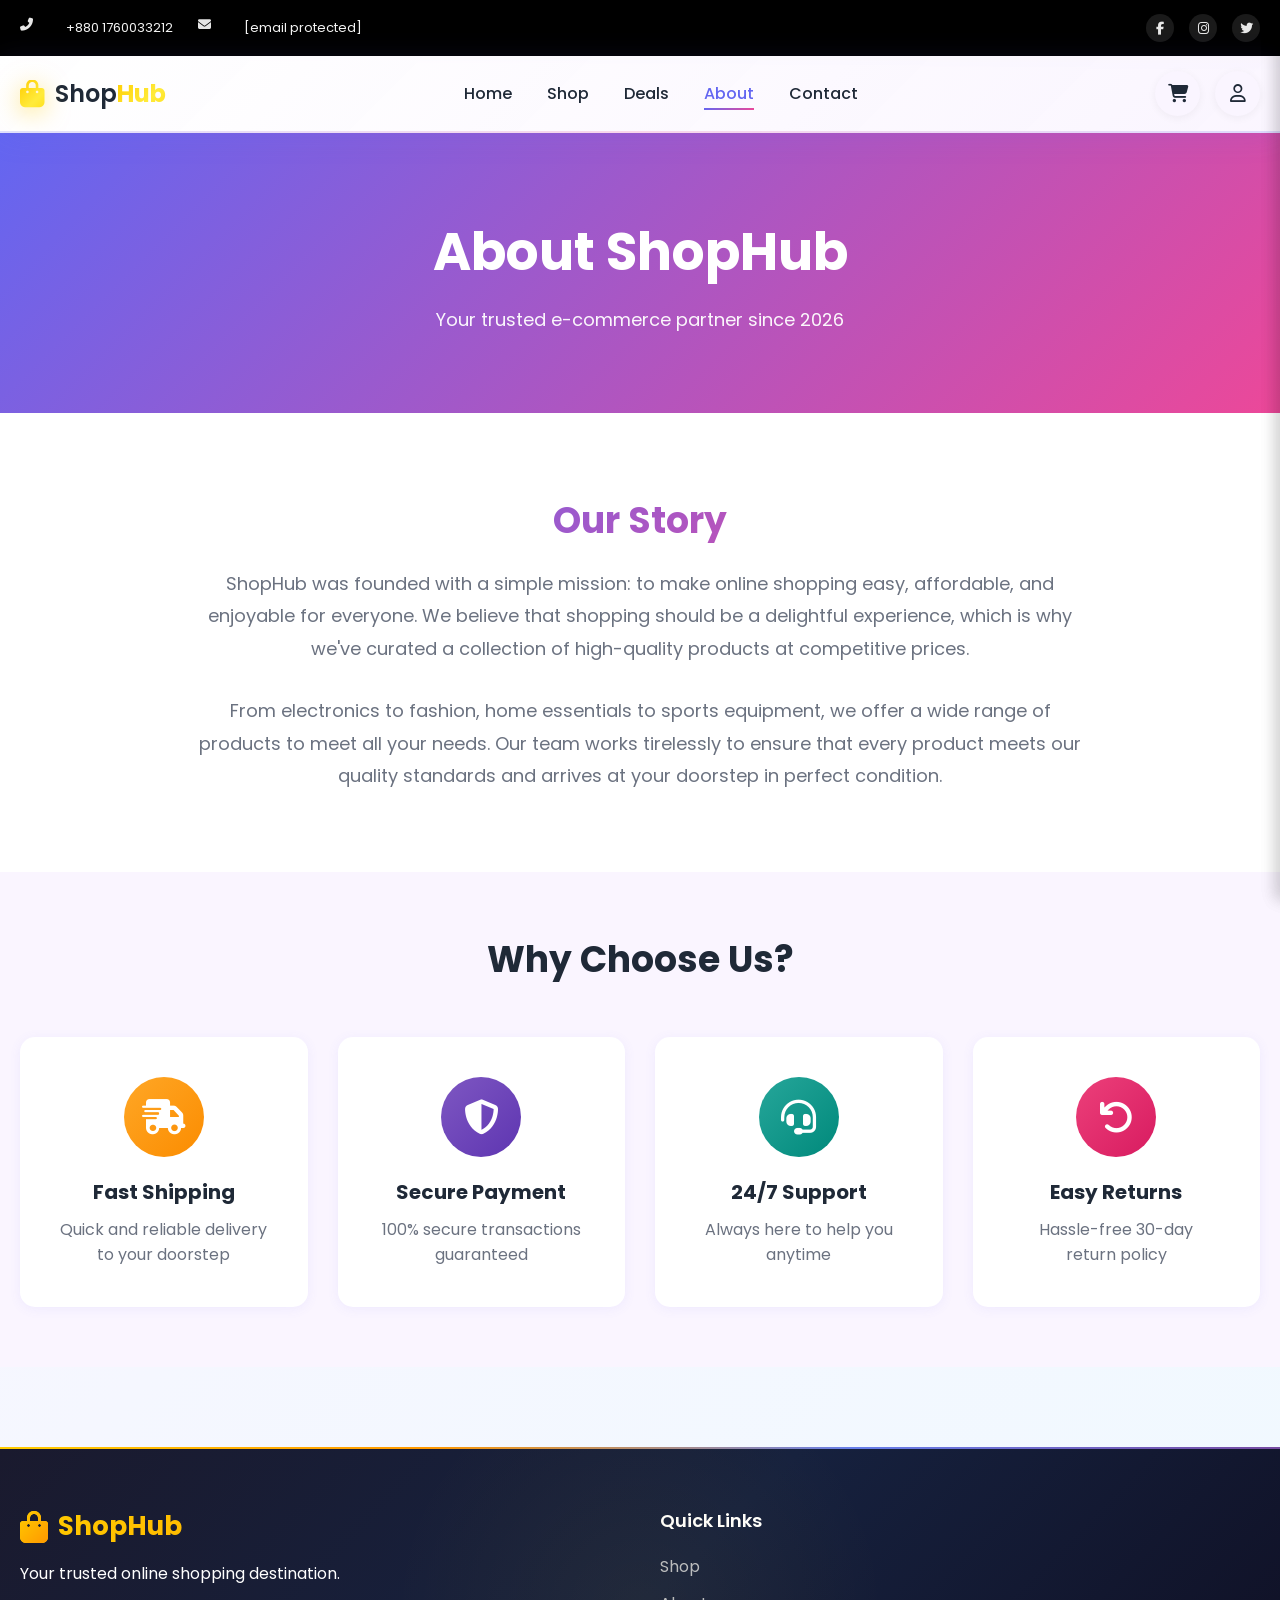
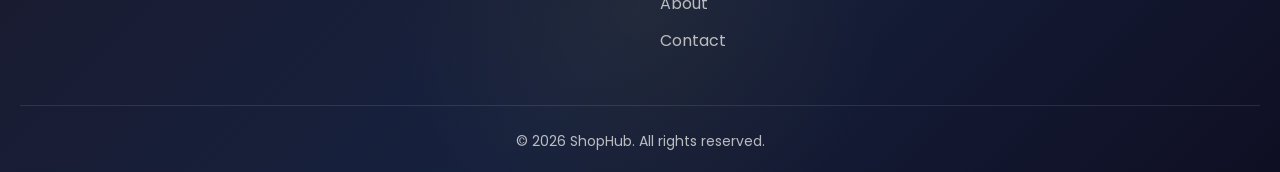
==== commit 28229666: "first commit" ====
--- a/pages/about.html
+++ b/pages/about.html
@@ -14,7 +14,7 @@
         <div class="container-fluid">
             <div class="top-bar-content">
                 <div class="top-left">
-                    <i class="fas fa-phone-alt"></i> +880 1750653554
+                    <i class="fas fa-phone-alt"></i> +880 1760033212
                     <i class="fas fa-envelope"></i> <a href="/cdn-cgi/l/email-protection" class="__cf_email__" data-cfemail="8ffcfaffffe0fdfbcffce7e0ffe7faeda1ece0e2"><span class="__cf_email__" data-cfemail="3b4f4e5352550d080c595f7b5c565a525715585456">[email&#160;protected]</span></a>
                 </div>
                 <div class="top-right">
